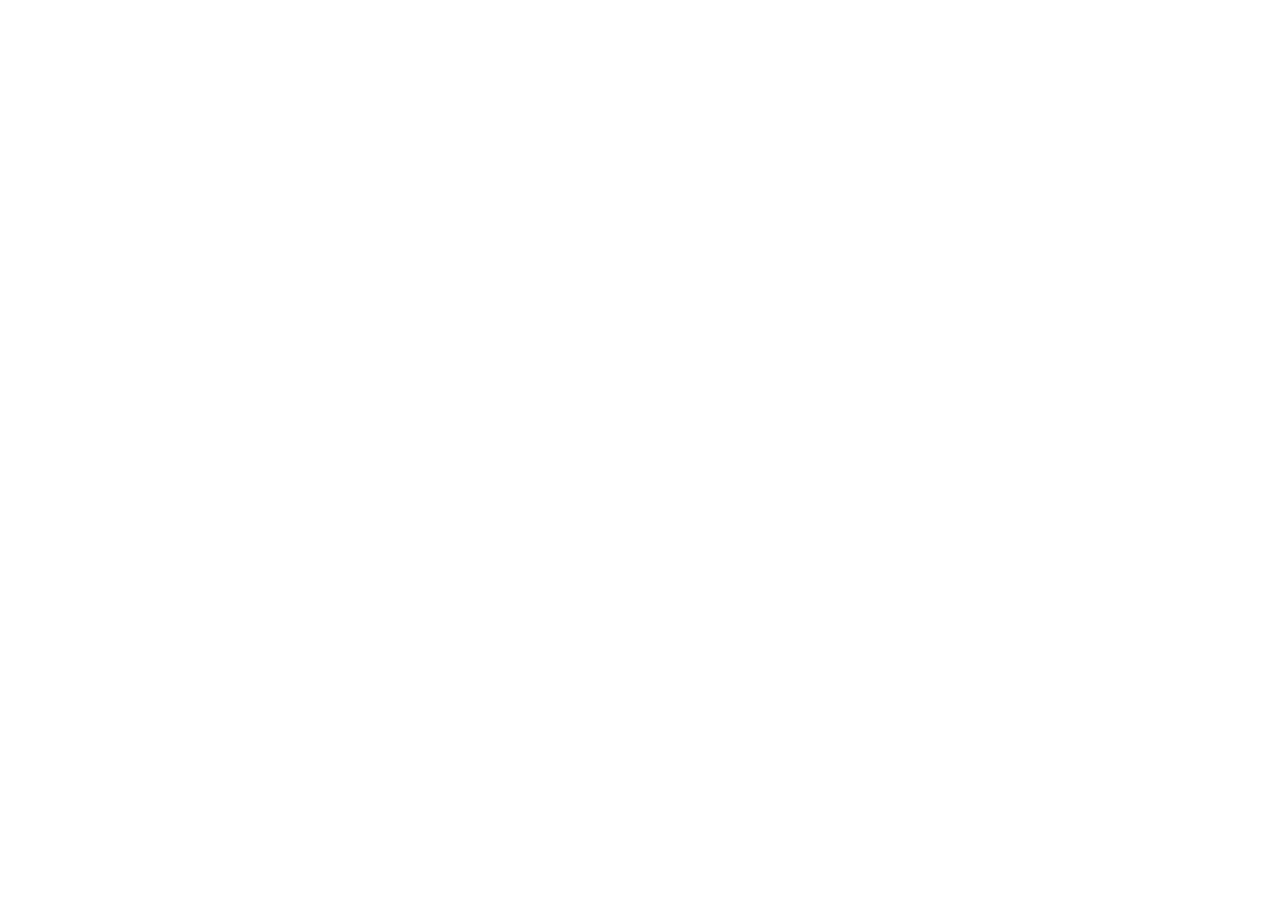
==== index.html @ db79229b "Publish Pilot to Proof demo" ====
<!doctype html>
<html lang="en">
  <head>
    <meta charset="UTF-8" />
    <meta name="viewport" content="width=device-width, initial-scale=1.0" />
    <meta
      name="description"
      content="A local, fictional prototype for designing evidence-producing business experiments."
    />
    <title>Pilot to Proof</title>
    <script type="module" crossorigin src="/pilot-to-proof-builder-demo/assets/index-BzlMsVeC.js"></script>
    <link rel="stylesheet" crossorigin href="/pilot-to-proof-builder-demo/assets/index-DOS_wKOi.css">
  </head>
  <body>
    <div id="root"></div>
  </body>
</html>
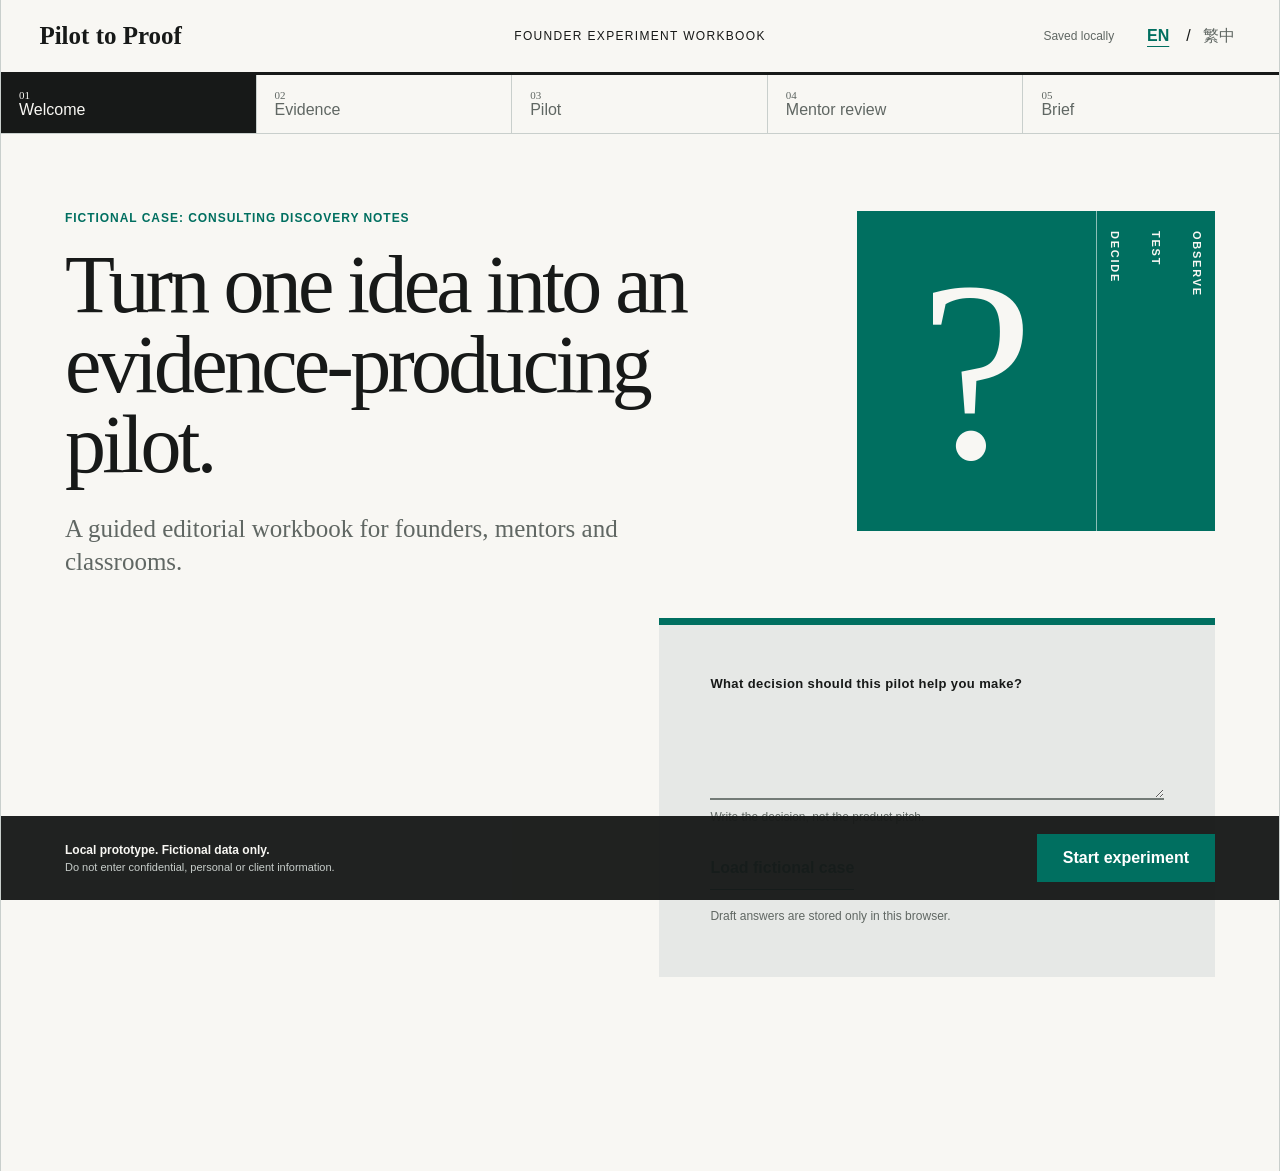
==== commit 40f79e82: "Connect workbook feedback to CRM" ====
--- a/index.html
+++ b/index.html
@@ -8,8 +8,9 @@
       content="A local, fictional prototype for designing evidence-producing business experiments."
     />
     <title>Pilot to Proof</title>
-    <script type="module" crossorigin src="/pilot-to-proof-builder-demo/assets/index-BzlMsVeC.js"></script>
-    <link rel="stylesheet" crossorigin href="/pilot-to-proof-builder-demo/assets/index-DOS_wKOi.css">
+    <script type="module" crossorigin src="./assets/workbook-BQyi2ZL1.js"></script>
+    <link rel="modulepreload" crossorigin href="./assets/jsx-runtime-53reIlNN.js">
+    <link rel="stylesheet" crossorigin href="./assets/workbook-BR46tSsM.css">
   </head>
   <body>
     <div id="root"></div>
--- a/assets/workbook-BR46tSsM.css
+++ b/assets/workbook-BR46tSsM.css
@@ -0,0 +1 @@
+:root{color:#171918;font-synthesis:none;--paper:#f8f7f3;--ink:#171918;--muted:#606763;--line:#c9cfcc;--accent:#006f60;--accent-soft:#d7ebe5;--warning:#9b641d;--error:#8e2626;--serif:"Iowan Old Style", "Palatino Linotype", "Book Antiqua", Palatino, Georgia, "Songti TC", serif;background:#e8eaeb;font-family:Arial,PingFang TC,Noto Sans TC,sans-serif}*{box-sizing:border-box}body{min-width:320px;min-height:100dvh;margin:0}button,input,textarea,select{font:inherit}button{cursor:pointer}button:focus-visible,input:focus-visible,textarea:focus-visible,select:focus-visible{outline-offset:3px;outline:3px solid #006f60}.app{background:var(--paper);border-inline:1px solid var(--line);width:min(1440px,100%);min-height:100dvh;margin:0 auto}.masthead{border-bottom:3px solid var(--ink);grid-template-columns:1fr auto 1fr;align-items:center;gap:24px;min-height:72px;padding:14px clamp(20px,3vw,48px);display:grid}.wordmark{color:var(--ink);font-family:var(--serif);text-align:left;background:0 0;border:0;padding:0;font-size:25px;font-weight:700}.masthead>p{letter-spacing:.11em;text-transform:uppercase;margin:0;font-size:12px}.mast-actions{justify-content:flex-end;align-items:center;gap:22px;display:flex}.save-state{color:var(--muted);font-size:12px}.language{align-items:center;gap:6px;display:flex}.language button{min-width:44px;min-height:44px;color:var(--muted);background:0 0;border:0}.language button.active{color:var(--accent);text-underline-offset:5px;font-weight:800;text-decoration:underline}.contents{border-bottom:1px solid var(--line);grid-template-columns:repeat(5,1fr);display:grid}.contents button{border:0;border-right:1px solid var(--line);min-height:58px;color:var(--muted);text-align:left;background:0 0;padding:10px 18px;transition:background .18s,color .18s}.contents button:last-child{border-right:0}.contents button span{font-family:var(--serif);font-size:11px;display:block}.contents button.current{background:var(--ink);color:var(--paper)}.contents button.complete{color:var(--accent)}.contents button:disabled{cursor:default}main{min-height:calc(100dvh - 216px)}.spread{grid-template-columns:repeat(12,1fr);gap:clamp(20px,3vw,48px);padding:clamp(38px,6vw,88px) clamp(20px,5vw,72px) 110px;animation:.35s both page-in;display:grid}.spread-header{grid-column:1/8}.kicker{color:var(--accent);letter-spacing:.08em;text-transform:uppercase;margin:0 0 20px;font-size:12px;font-weight:800}h1{max-width:850px;font-family:var(--serif);letter-spacing:-.045em;margin:0;font-size:clamp(42px,6.4vw,86px);font-weight:500;line-height:.98}.deck{max-width:46ch;color:var(--muted);font-family:var(--serif);margin:26px 0 0;font-size:clamp(18px,2vw,25px);line-height:1.35}.question-panel{border-top:7px solid var(--accent);background:#e6e8e6;grid-column:7/13;align-self:end;padding:clamp(24px,4vw,52px)}.field{gap:9px;display:grid}.field>span,.decision-set legend{letter-spacing:.03em;font-size:13px;font-weight:800}.field input,.field textarea,.field select{width:100%;min-height:48px;color:var(--ink);resize:vertical;background:0 0;border:0;border-bottom:2px solid #737b77;border-radius:0;padding:13px 0}.field textarea{line-height:1.5}.field small,.local-note{color:var(--muted);font-size:12px;line-height:1.45}.error{color:var(--error);font-size:13px;font-weight:700}.text-action{min-height:44px;color:var(--accent);background:0 0;border:0;border-bottom:1px solid;margin-top:20px;padding:0;font-weight:800}.local-note{margin:18px 0 0}.editorial-figure{background:var(--accent);min-height:320px;color:var(--paper);grid-area:1/9/auto/13;grid-template-columns:2fr 1fr;align-self:start;display:grid}.editorial-figure>span{font-family:var(--serif);text-align:center;align-self:center;font-size:clamp(150px,20vw,280px);line-height:.7}.editorial-figure div{writing-mode:vertical-rl;border-left:1px solid #ffffff8c;flex-direction:column;justify-content:space-between;padding:20px 12px;display:flex}.editorial-figure b{letter-spacing:.16em;font-size:11px}.evidence-viz{border-bottom:2px solid var(--ink);grid-area:1/9/auto/13;grid-template-columns:repeat(4,1fr);align-self:stretch;align-items:end;gap:10px;padding-top:30px;display:grid}.viz-column{flex-direction:column;justify-content:flex-end;min-width:0;height:100%;display:flex}.viz-column strong{font-family:var(--serif);font-size:42px;font-weight:500}.viz-column span{overflow-wrap:anywhere;min-height:38px;font-size:10px}.viz-column i{background:var(--accent);border:1px solid var(--accent);display:block}.viz-column.assumption i{border-color:var(--warning);background:0 0}.viz-column.unknown i{background:repeating-linear-gradient(45deg,#0000 0 4px,#8d9591 4px 6px);border-color:#8d9591}.viz-column.interpretation i{background:#bcd1df;border-color:#527b95}.evidence-form{grid-column:1/6;align-self:start;margin-top:16px}.evidence-form .field+.field{margin-top:24px}.add-button{margin-top:22px}.evidence-list{background:var(--line);border:1px solid var(--line);grid-column:6/13;grid-template-columns:1fr 1fr;gap:1px;margin-top:16px;display:grid}.evidence-list article{background:var(--paper);border-top:5px solid var(--accent);min-height:180px;padding:24px}.evidence-list article.assumption{border-color:var(--warning)}.evidence-list article.unknown{border-color:#737b77;border-top-style:dotted}.evidence-list article.interpretation{border-color:#527b95}.evidence-list article>span{color:var(--muted);text-transform:uppercase;font-size:11px;font-weight:800}.evidence-list article p{font-family:var(--serif);font-size:20px;line-height:1.3}.evidence-list article small{color:var(--muted)}.empty{background:var(--paper);color:var(--muted);grid-column:1/-1;margin:0;padding:38px}.pilot-map{grid-area:1/9/auto/13;align-self:center;align-items:center;display:flex}.pilot-map div{background:var(--accent);width:56px;height:56px;color:var(--paper);font-family:var(--serif);place-items:center;font-size:26px;display:grid}.pilot-map span{background:var(--ink);flex:1;height:2px}.pilot-fields{background:var(--line);border:1px solid var(--line);grid-column:1/13;grid-template-columns:repeat(12,1fr);gap:1px;display:grid}.pilot-field{background:var(--paper);min-height:170px;padding:26px}.pilot-field:nth-child(-n+3){grid-column:span 4}.pilot-field:nth-child(n+4):nth-child(-n+6){background:#e6e8e6;grid-column:span 4}.pilot-field:nth-child(n+7){border-top:5px solid var(--accent);grid-column:span 4}.pilot-field:nth-child(8){border-color:var(--warning)}.pilot-field:nth-child(9){border-color:var(--error)}.wide-error{grid-column:1/13}.mentor blockquote{font-family:var(--serif);grid-area:1/8/auto/13;align-self:center;margin:0;font-size:clamp(22px,3vw,40px);font-style:italic;line-height:1.18}.mentor-form{background:var(--line);border:1px solid var(--line);grid-column:1/8;grid-template-columns:1fr 1fr;gap:1px;display:grid}.mentor-form .field{background:var(--paper);padding:28px}.decision-set{border:0;grid-column:8/13;margin:0;padding:0}.decision-set legend{margin-bottom:14px}.decision-set label{border-top:1px solid var(--line);grid-template-columns:28px 1fr;align-items:center;min-height:74px;padding:14px 18px;display:grid}.decision-set label:last-child{border-bottom:1px solid var(--line)}.decision-set label.selected{background:var(--accent);color:var(--paper)}.decision-set input{width:18px;height:18px;accent-color:var(--accent)}.brief-body{border-top:3px solid var(--ink);grid-column:1/13;grid-template-columns:repeat(12,1fr);gap:32px;padding-top:32px;display:grid}.lead-decision{grid-column:1/9}.lead-decision span,.brief-body h3,.mentor-stamp span{color:var(--muted);letter-spacing:.05em;text-transform:uppercase;font-size:12px;font-weight:800}.lead-decision h2{font-family:var(--serif);margin:12px 0 0;font-size:clamp(28px,4vw,55px);font-weight:500;line-height:1.07}.brief-evidence{grid-column:1/6}.brief-evidence p{border-left:4px solid var(--accent);font-family:var(--serif);padding-left:14px;font-size:18px;line-height:1.4}.brief-evidence b{color:var(--muted);text-transform:uppercase;margin-bottom:6px;font-family:Arial,PingFang TC,sans-serif;font-size:10px;display:block}.brief-pilot{grid-column:6/10}.brief-pilot dl{margin:0}.brief-pilot dl div{margin-bottom:18px}.brief-pilot dt{color:var(--muted);font-size:11px;font-weight:800}.brief-pilot dd{font-family:var(--serif);margin:5px 0 0;line-height:1.35}.mentor-stamp{border:4px double var(--accent);grid-column:10/13;align-self:start;padding:26px}.mentor-stamp strong{font-family:var(--serif);margin-top:14px;font-size:27px;line-height:1.1;display:block}.mentor-stamp p{color:var(--muted);line-height:1.5}.feedback-panel{border-top:7px solid var(--accent);background:#e6e8e6;grid-column:1/13;grid-template-columns:repeat(2,minmax(0,1fr));gap:24px 36px;margin-top:26px;padding:clamp(26px,4vw,52px);display:grid}.feedback-panel header{grid-column:1/-1;max-width:760px}.feedback-panel h2{font-family:var(--serif);margin:0;font-size:clamp(32px,4vw,56px);font-weight:500;line-height:1.04}.feedback-panel header p{max-width:58ch;color:var(--muted);line-height:1.55}.feedback-choice{border:0;margin:0;padding:0}.feedback-choice legend{min-height:42px;font-size:13px;font-weight:800;line-height:1.35}.feedback-choice>div{flex-wrap:wrap;gap:8px;display:flex}.feedback-choice label{border:1px solid var(--line);background:var(--paper);align-items:center;gap:7px;min-height:44px;padding:8px 12px;display:inline-flex}.feedback-choice label.selected{border-color:var(--accent);box-shadow:inset 0 -3px 0 var(--accent)}.feedback-choice input{accent-color:var(--accent)}.feedback-actions{grid-column:1/-1;align-items:center;gap:18px;display:flex}.feedback-actions .text-action{margin-top:0}.crm-consent{grid-column:1/-1;grid-template-columns:24px 1fr;align-items:start;gap:10px;font-size:13px;font-weight:700;line-height:1.45;display:grid}.crm-consent input{width:19px;height:19px;accent-color:var(--accent);margin:1px 0 0}.crm-honeypot{width:1px!important;height:1px!important;position:absolute!important;left:-10000px!important;overflow:hidden!important}.feedback-actions .primary:disabled{cursor:wait;opacity:.65}.feedback-receipt dl{background:var(--line);border:1px solid var(--line);grid-column:1/-1;grid-template-columns:repeat(2,minmax(0,1fr));gap:1px;margin:0;display:grid}.feedback-receipt dl div{background:var(--paper);padding:18px}.feedback-receipt dt{color:var(--muted);font-size:11px;font-weight:800}.feedback-receipt dd{font-family:var(--serif);margin:7px 0 0;font-size:18px}.feedback-receipt>p{margin:0;line-height:1.55}.action-bar{min-height:84px;color:var(--paper);z-index:2;background:#171918f5;justify-content:space-between;align-items:center;gap:24px;padding:12px clamp(20px,5vw,72px);display:flex;position:sticky;bottom:0}.action-bar>div:first-child{gap:4px;display:grid}.action-bar strong{font-size:12px}.action-bar span{color:#c8cecb;font-size:11px}.footer-actions{gap:10px;display:flex}.primary,.secondary{border:2px solid var(--accent);white-space:nowrap;border-radius:0;min-height:48px;padding:0 24px;font-weight:800;transition:transform .15s,background .15s}.primary{background:var(--accent);color:#fff}.secondary{color:var(--accent);background:0 0}.action-bar .secondary{color:var(--paper);border-color:#8d9591}.primary:active,.secondary:active,.text-action:active{transform:translateY(1px)}.reset{min-height:44px;color:var(--muted);background:0 0;border:0;border-bottom:1px solid;margin:24px auto;display:block}.lang-zh h1,.lang-zh .deck,.lang-zh blockquote,.lang-zh .lead-decision h2,.lang-zh .evidence-list article p,.lang-zh .brief-body dd{letter-spacing:.01em;line-height:1.28}@keyframes page-in{0%{opacity:0;transform:translateY(10px)}to{opacity:1;transform:translateY(0)}}@media (prefers-color-scheme:dark){:root{--paper:#181b1a;--ink:#f0f2ef;--muted:#b0b8b4;--line:#454b48;--accent:#64bca7;--accent-soft:#1f5147;--warning:#d2a45e;--error:#ef8b8b;background:#111312}.question-panel,.pilot-field:nth-child(n+4):nth-child(-n+6),.feedback-panel{background:#242826}.field input,.field textarea,.field select{color:var(--ink);border-color:#9ca6a1}.field select option{background:#181b1a}.primary{color:#10201c}}@media (prefers-reduced-motion:reduce){*,:before,:after{scroll-behavior:auto!important;transition-duration:.01ms!important;animation-duration:.01ms!important;animation-iteration-count:1!important}}@media (width<=767px){.masthead{grid-template-columns:1fr auto}.masthead>p,.save-state{display:none}.contents{grid-template-columns:repeat(5,minmax(105px,1fr));overflow-x:auto}.contents button{min-height:54px;padding-inline:12px}.spread{padding:38px 20px 110px;display:block}.spread-header{margin-bottom:38px}h1{font-size:clamp(42px,13vw,64px)}.editorial-figure{min-height:230px;margin:0 0 24px}.editorial-figure>span{font-size:170px}.question-panel,.evidence-form{padding:24px}.evidence-viz{height:230px;margin-bottom:24px}.evidence-list{grid-template-columns:1fr;margin-top:24px}.pilot-map{margin:30px 0}.pilot-fields,.mentor-form,.brief-body{background:0 0;border:0;display:block}.pilot-field,.mentor-form .field{border:1px solid var(--line);margin-bottom:1px}.mentor blockquote{margin:28px 0}.mentor-form .field,.decision-set,.lead-decision,.brief-evidence,.brief-pilot,.mentor-stamp{margin-bottom:28px}.feedback-panel{margin-top:24px;padding:24px;display:block}.feedback-panel .field,.feedback-choice{margin-top:24px}.feedback-actions{flex-wrap:wrap;margin-top:28px}.feedback-receipt dl{margin:24px 0;display:block}.feedback-receipt>p{margin-top:22px}.action-bar{align-items:flex-start}.action-bar>div:first-child span{display:none}.footer-actions{justify-content:flex-end;width:100%}.primary,.secondary{padding-inline:16px}}@media print{body,.app{color:#111;background:#fff}.masthead,.contents,.action-bar,.reset,.feedback-panel{display:none!important}main{min-height:auto}.spread{padding:24px}.brief .spread-header{grid-column:1/13}.brief-body{break-inside:avoid}}
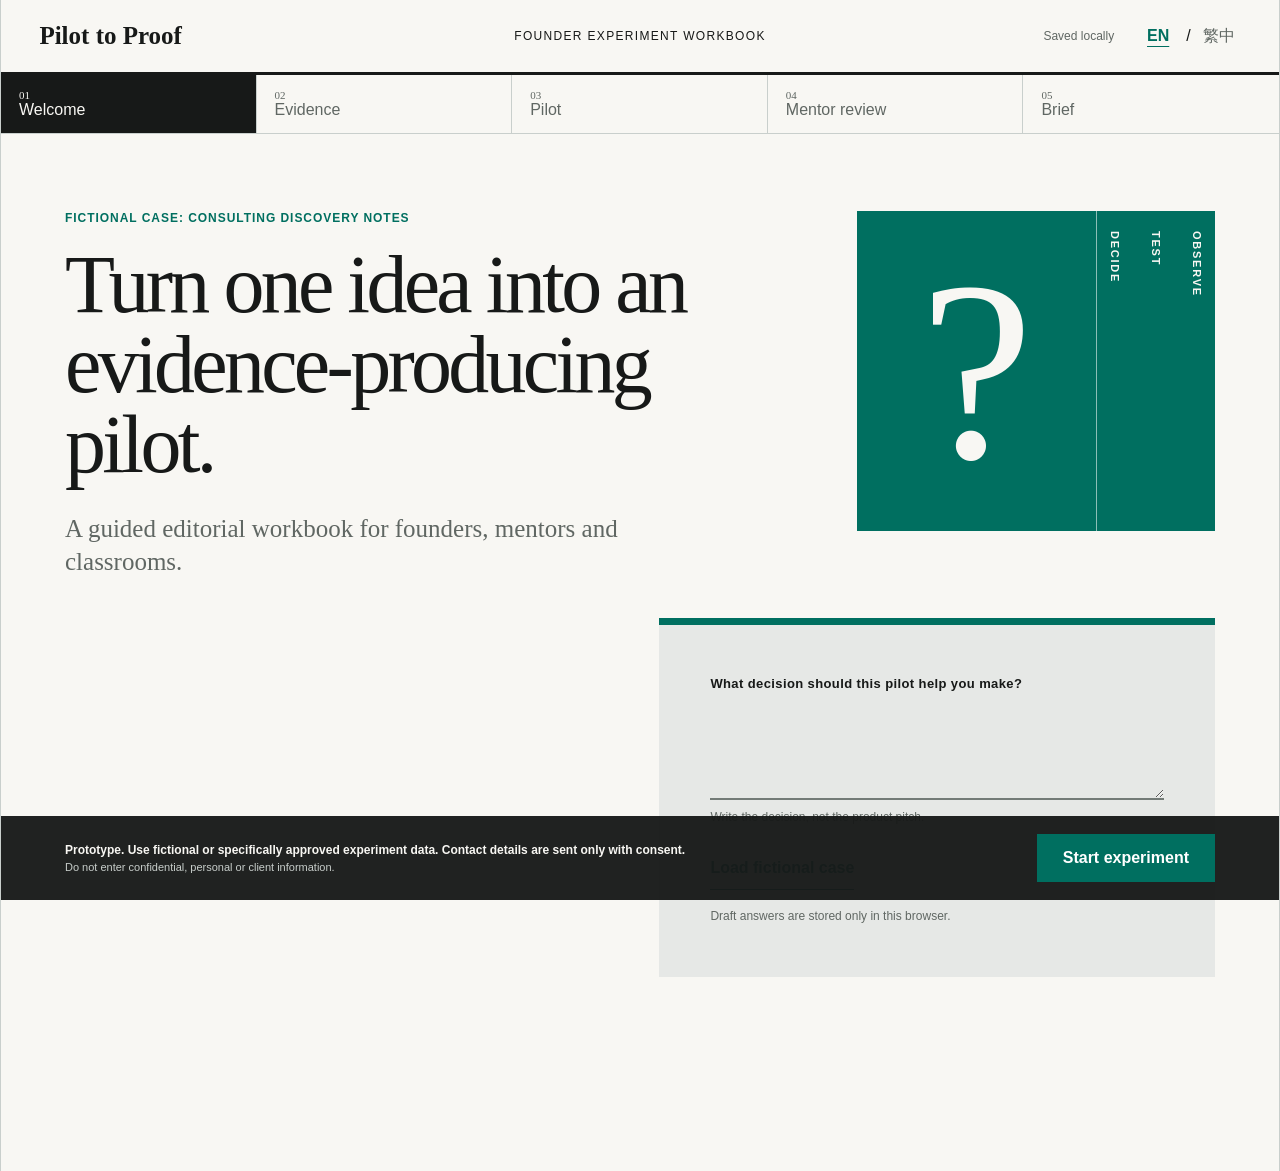
==== commit 00f3f81e: "Clarify consent and approved-data boundary" ====
--- a/index.html
+++ b/index.html
@@ -8,7 +8,7 @@
       content="A local, fictional prototype for designing evidence-producing business experiments."
     />
     <title>Pilot to Proof</title>
-    <script type="module" crossorigin src="./assets/workbook-BQyi2ZL1.js"></script>
+    <script type="module" crossorigin src="./assets/workbook-BkwlcePX.js"></script>
     <link rel="modulepreload" crossorigin href="./assets/jsx-runtime-53reIlNN.js">
     <link rel="stylesheet" crossorigin href="./assets/workbook-BR46tSsM.css">
   </head>
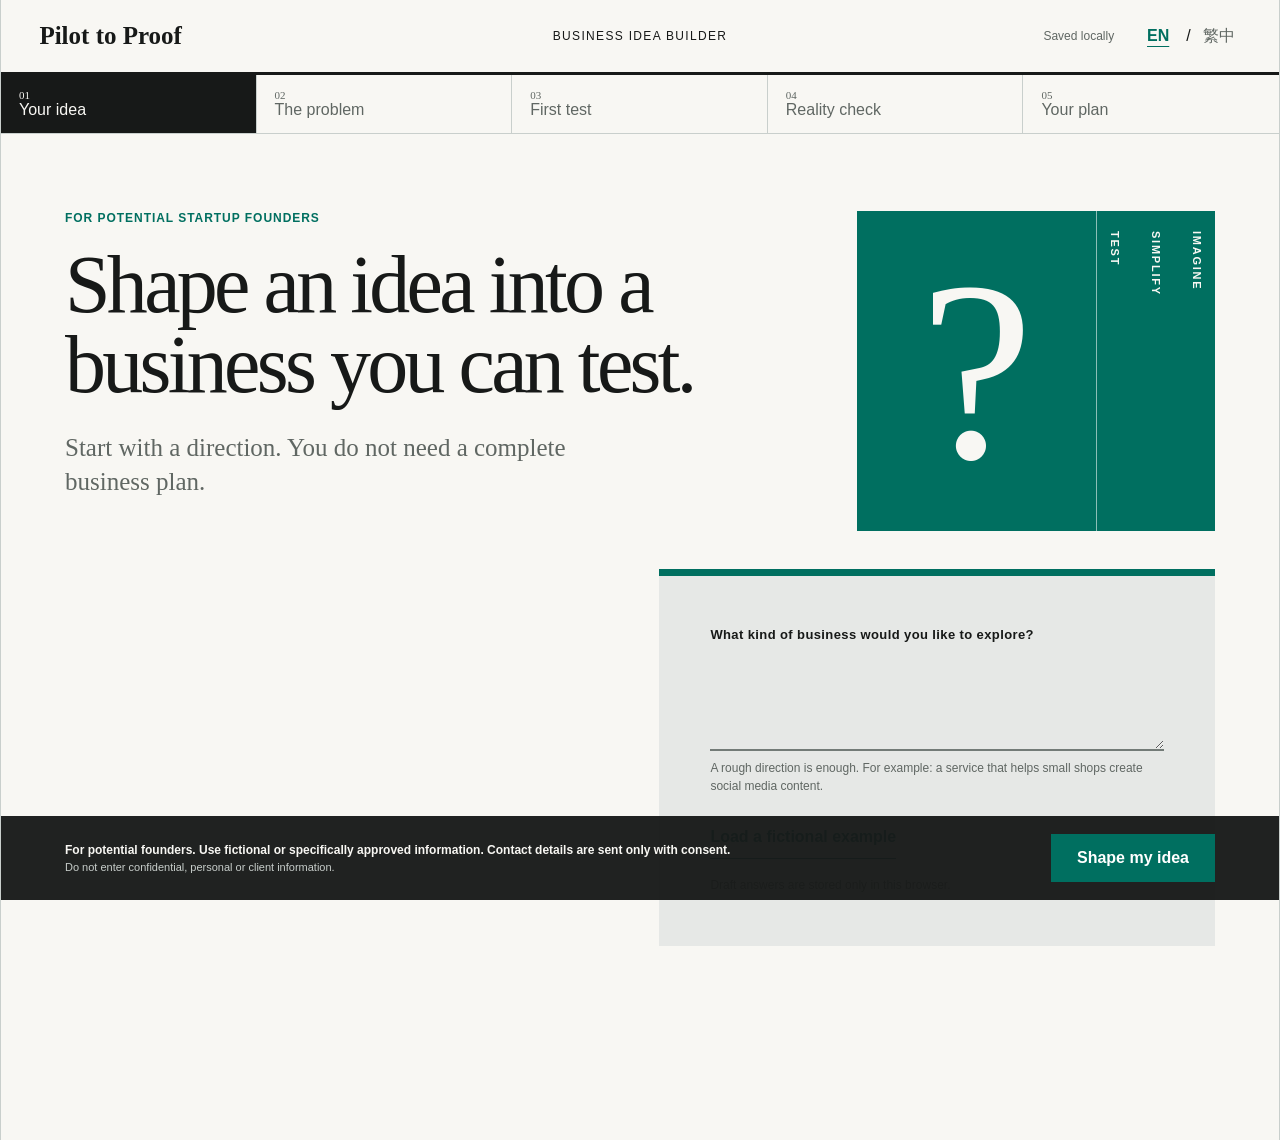
==== commit 5ff9b1aa: "Refocus workbook on potential startup founders" ====
--- a/index.html
+++ b/index.html
@@ -8,7 +8,7 @@
       content="A local, fictional prototype for designing evidence-producing business experiments."
     />
     <title>Pilot to Proof</title>
-    <script type="module" crossorigin src="./assets/workbook-BkwlcePX.js"></script>
+    <script type="module" crossorigin src="./assets/workbook-CkdWoDmW.js"></script>
     <link rel="modulepreload" crossorigin href="./assets/jsx-runtime-53reIlNN.js">
     <link rel="stylesheet" crossorigin href="./assets/workbook-BR46tSsM.css">
   </head>
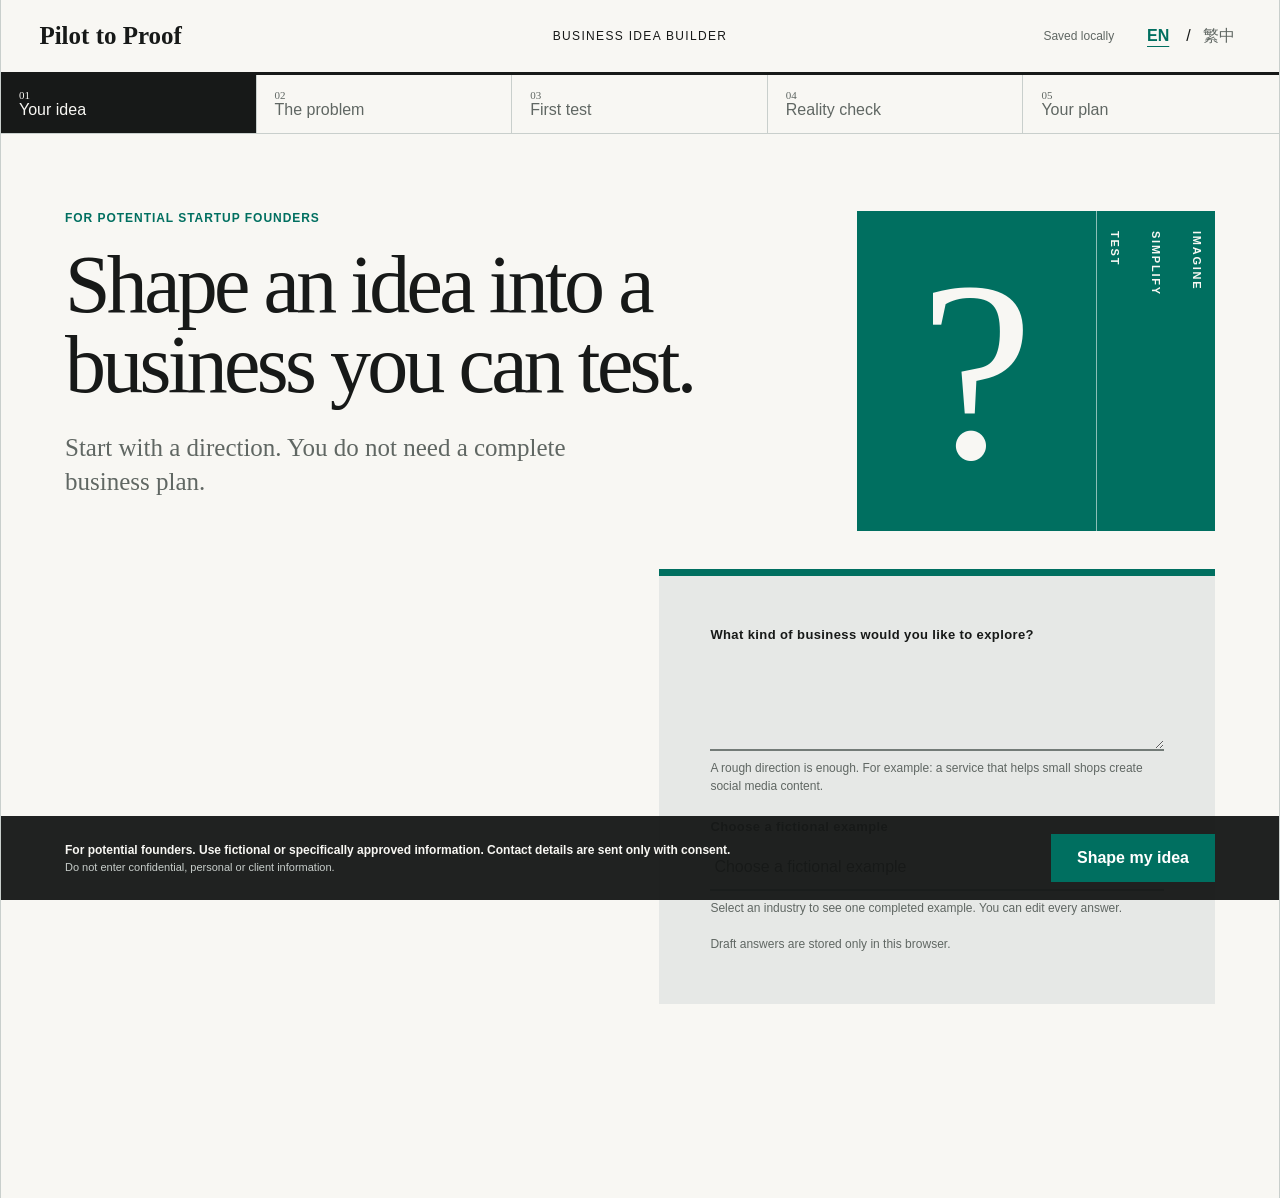
==== commit c2dc745b: "Add bilingual fictional founder examples" ====
--- a/index.html
+++ b/index.html
@@ -8,9 +8,9 @@
       content="A local, fictional prototype for designing evidence-producing business experiments."
     />
     <title>Pilot to Proof</title>
-    <script type="module" crossorigin src="./assets/workbook-CkdWoDmW.js"></script>
+    <script type="module" crossorigin src="./assets/workbook-DFRHNJJ-.js"></script>
     <link rel="modulepreload" crossorigin href="./assets/jsx-runtime-53reIlNN.js">
-    <link rel="stylesheet" crossorigin href="./assets/workbook-BR46tSsM.css">
+    <link rel="stylesheet" crossorigin href="./assets/workbook-Dtvbf8tn.css">
   </head>
   <body>
     <div id="root"></div>
--- a/assets/workbook-Dtvbf8tn.css
+++ b/assets/workbook-Dtvbf8tn.css
@@ -0,0 +1 @@
+:root{color:#171918;font-synthesis:none;--paper:#f8f7f3;--ink:#171918;--muted:#606763;--line:#c9cfcc;--accent:#006f60;--accent-soft:#d7ebe5;--warning:#9b641d;--error:#8e2626;--serif:"Iowan Old Style", "Palatino Linotype", "Book Antiqua", Palatino, Georgia, "Songti TC", serif;background:#e8eaeb;font-family:Arial,PingFang TC,Noto Sans TC,sans-serif}*{box-sizing:border-box}body{min-width:320px;min-height:100dvh;margin:0}button,input,textarea,select{font:inherit}button{cursor:pointer}button:focus-visible,input:focus-visible,textarea:focus-visible,select:focus-visible{outline-offset:3px;outline:3px solid #006f60}.app{background:var(--paper);border-inline:1px solid var(--line);width:min(1440px,100%);min-height:100dvh;margin:0 auto}.masthead{border-bottom:3px solid var(--ink);grid-template-columns:1fr auto 1fr;align-items:center;gap:24px;min-height:72px;padding:14px clamp(20px,3vw,48px);display:grid}.wordmark{color:var(--ink);font-family:var(--serif);text-align:left;background:0 0;border:0;padding:0;font-size:25px;font-weight:700}.masthead>p{letter-spacing:.11em;text-transform:uppercase;margin:0;font-size:12px}.mast-actions{justify-content:flex-end;align-items:center;gap:22px;display:flex}.save-state{color:var(--muted);font-size:12px}.language{align-items:center;gap:6px;display:flex}.language button{min-width:44px;min-height:44px;color:var(--muted);background:0 0;border:0}.language button.active{color:var(--accent);text-underline-offset:5px;font-weight:800;text-decoration:underline}.contents{border-bottom:1px solid var(--line);grid-template-columns:repeat(5,1fr);display:grid}.contents button{border:0;border-right:1px solid var(--line);min-height:58px;color:var(--muted);text-align:left;background:0 0;padding:10px 18px;transition:background .18s,color .18s}.contents button:last-child{border-right:0}.contents button span{font-family:var(--serif);font-size:11px;display:block}.contents button.current{background:var(--ink);color:var(--paper)}.contents button.complete{color:var(--accent)}.contents button:disabled{cursor:default}main{min-height:calc(100dvh - 216px)}.spread{grid-template-columns:repeat(12,1fr);gap:clamp(20px,3vw,48px);padding:clamp(38px,6vw,88px) clamp(20px,5vw,72px) 110px;animation:.35s both page-in;display:grid}.spread-header{grid-column:1/8}.kicker{color:var(--accent);letter-spacing:.08em;text-transform:uppercase;margin:0 0 20px;font-size:12px;font-weight:800}h1{max-width:850px;font-family:var(--serif);letter-spacing:-.045em;margin:0;font-size:clamp(42px,6.4vw,86px);font-weight:500;line-height:.98}.deck{max-width:46ch;color:var(--muted);font-family:var(--serif);margin:26px 0 0;font-size:clamp(18px,2vw,25px);line-height:1.35}.question-panel{border-top:7px solid var(--accent);background:#e6e8e6;grid-column:7/13;align-self:end;padding:clamp(24px,4vw,52px)}.field{gap:9px;display:grid}.field>span,.decision-set legend{letter-spacing:.03em;font-size:13px;font-weight:800}.field input,.field textarea,.field select{width:100%;min-height:48px;color:var(--ink);resize:vertical;background:0 0;border:0;border-bottom:2px solid #737b77;border-radius:0;padding:13px 0}.field textarea{line-height:1.5}.field small,.local-note{color:var(--muted);font-size:12px;line-height:1.45}.error{color:var(--error);font-size:13px;font-weight:700}.text-action{min-height:44px;color:var(--accent);background:0 0;border:0;border-bottom:1px solid;margin-top:20px;padding:0;font-weight:800}.local-note{margin:18px 0 0}.example-picker{margin-top:24px}.editorial-figure{background:var(--accent);min-height:320px;color:var(--paper);grid-area:1/9/auto/13;grid-template-columns:2fr 1fr;align-self:start;display:grid}.editorial-figure>span{font-family:var(--serif);text-align:center;align-self:center;font-size:clamp(150px,20vw,280px);line-height:.7}.editorial-figure div{writing-mode:vertical-rl;border-left:1px solid #ffffff8c;flex-direction:column;justify-content:space-between;padding:20px 12px;display:flex}.editorial-figure b{letter-spacing:.16em;font-size:11px}.evidence-viz{border-bottom:2px solid var(--ink);grid-area:1/9/auto/13;grid-template-columns:repeat(4,1fr);align-self:stretch;align-items:end;gap:10px;padding-top:30px;display:grid}.viz-column{flex-direction:column;justify-content:flex-end;min-width:0;height:100%;display:flex}.viz-column strong{font-family:var(--serif);font-size:42px;font-weight:500}.viz-column span{overflow-wrap:anywhere;min-height:38px;font-size:10px}.viz-column i{background:var(--accent);border:1px solid var(--accent);display:block}.viz-column.assumption i{border-color:var(--warning);background:0 0}.viz-column.unknown i{background:repeating-linear-gradient(45deg,#0000 0 4px,#8d9591 4px 6px);border-color:#8d9591}.viz-column.interpretation i{background:#bcd1df;border-color:#527b95}.evidence-form{grid-column:1/6;align-self:start;margin-top:16px}.evidence-form .field+.field{margin-top:24px}.add-button{margin-top:22px}.evidence-list{background:var(--line);border:1px solid var(--line);grid-column:6/13;grid-template-columns:1fr 1fr;gap:1px;margin-top:16px;display:grid}.evidence-list article{background:var(--paper);border-top:5px solid var(--accent);min-height:180px;padding:24px}.evidence-list article.assumption{border-color:var(--warning)}.evidence-list article.unknown{border-color:#737b77;border-top-style:dotted}.evidence-list article.interpretation{border-color:#527b95}.evidence-list article>span{color:var(--muted);text-transform:uppercase;font-size:11px;font-weight:800}.evidence-list article p{font-family:var(--serif);font-size:20px;line-height:1.3}.evidence-list article small{color:var(--muted)}.empty{background:var(--paper);color:var(--muted);grid-column:1/-1;margin:0;padding:38px}.pilot-map{grid-area:1/9/auto/13;align-self:center;align-items:center;display:flex}.pilot-map div{background:var(--accent);width:56px;height:56px;color:var(--paper);font-family:var(--serif);place-items:center;font-size:26px;display:grid}.pilot-map span{background:var(--ink);flex:1;height:2px}.pilot-fields{background:var(--line);border:1px solid var(--line);grid-column:1/13;grid-template-columns:repeat(12,1fr);gap:1px;display:grid}.pilot-field{background:var(--paper);min-height:170px;padding:26px}.pilot-field:nth-child(-n+3){grid-column:span 4}.pilot-field:nth-child(n+4):nth-child(-n+6){background:#e6e8e6;grid-column:span 4}.pilot-field:nth-child(n+7){border-top:5px solid var(--accent);grid-column:span 4}.pilot-field:nth-child(8){border-color:var(--warning)}.pilot-field:nth-child(9){border-color:var(--error)}.wide-error{grid-column:1/13}.mentor blockquote{font-family:var(--serif);grid-area:1/8/auto/13;align-self:center;margin:0;font-size:clamp(22px,3vw,40px);font-style:italic;line-height:1.18}.mentor-form{background:var(--line);border:1px solid var(--line);grid-column:1/8;grid-template-columns:1fr 1fr;gap:1px;display:grid}.mentor-form .field{background:var(--paper);padding:28px}.decision-set{border:0;grid-column:8/13;margin:0;padding:0}.decision-set legend{margin-bottom:14px}.decision-set label{border-top:1px solid var(--line);grid-template-columns:28px 1fr;align-items:center;min-height:74px;padding:14px 18px;display:grid}.decision-set label:last-child{border-bottom:1px solid var(--line)}.decision-set label.selected{background:var(--accent);color:var(--paper)}.decision-set input{width:18px;height:18px;accent-color:var(--accent)}.brief-body{border-top:3px solid var(--ink);grid-column:1/13;grid-template-columns:repeat(12,1fr);gap:32px;padding-top:32px;display:grid}.lead-decision{grid-column:1/9}.lead-decision span,.brief-body h3,.mentor-stamp span{color:var(--muted);letter-spacing:.05em;text-transform:uppercase;font-size:12px;font-weight:800}.lead-decision h2{font-family:var(--serif);margin:12px 0 0;font-size:clamp(28px,4vw,55px);font-weight:500;line-height:1.07}.brief-evidence{grid-column:1/6}.brief-evidence p{border-left:4px solid var(--accent);font-family:var(--serif);padding-left:14px;font-size:18px;line-height:1.4}.brief-evidence b{color:var(--muted);text-transform:uppercase;margin-bottom:6px;font-family:Arial,PingFang TC,sans-serif;font-size:10px;display:block}.brief-pilot{grid-column:6/10}.brief-pilot dl{margin:0}.brief-pilot dl div{margin-bottom:18px}.brief-pilot dt{color:var(--muted);font-size:11px;font-weight:800}.brief-pilot dd{font-family:var(--serif);margin:5px 0 0;line-height:1.35}.mentor-stamp{border:4px double var(--accent);grid-column:10/13;align-self:start;padding:26px}.mentor-stamp strong{font-family:var(--serif);margin-top:14px;font-size:27px;line-height:1.1;display:block}.mentor-stamp p{color:var(--muted);line-height:1.5}.feedback-panel{border-top:7px solid var(--accent);background:#e6e8e6;grid-column:1/13;grid-template-columns:repeat(2,minmax(0,1fr));gap:24px 36px;margin-top:26px;padding:clamp(26px,4vw,52px);display:grid}.feedback-panel header{grid-column:1/-1;max-width:760px}.feedback-panel h2{font-family:var(--serif);margin:0;font-size:clamp(32px,4vw,56px);font-weight:500;line-height:1.04}.feedback-panel header p{max-width:58ch;color:var(--muted);line-height:1.55}.feedback-choice{border:0;margin:0;padding:0}.feedback-choice legend{min-height:42px;font-size:13px;font-weight:800;line-height:1.35}.feedback-choice>div{flex-wrap:wrap;gap:8px;display:flex}.feedback-choice label{border:1px solid var(--line);background:var(--paper);align-items:center;gap:7px;min-height:44px;padding:8px 12px;display:inline-flex}.feedback-choice label.selected{border-color:var(--accent);box-shadow:inset 0 -3px 0 var(--accent)}.feedback-choice input{accent-color:var(--accent)}.feedback-actions{grid-column:1/-1;align-items:center;gap:18px;display:flex}.feedback-actions .text-action{margin-top:0}.crm-consent{grid-column:1/-1;grid-template-columns:24px 1fr;align-items:start;gap:10px;font-size:13px;font-weight:700;line-height:1.45;display:grid}.crm-consent input{width:19px;height:19px;accent-color:var(--accent);margin:1px 0 0}.crm-honeypot{width:1px!important;height:1px!important;position:absolute!important;left:-10000px!important;overflow:hidden!important}.feedback-actions .primary:disabled{cursor:wait;opacity:.65}.feedback-receipt dl{background:var(--line);border:1px solid var(--line);grid-column:1/-1;grid-template-columns:repeat(2,minmax(0,1fr));gap:1px;margin:0;display:grid}.feedback-receipt dl div{background:var(--paper);padding:18px}.feedback-receipt dt{color:var(--muted);font-size:11px;font-weight:800}.feedback-receipt dd{font-family:var(--serif);margin:7px 0 0;font-size:18px}.feedback-receipt>p{margin:0;line-height:1.55}.action-bar{min-height:84px;color:var(--paper);z-index:2;background:#171918f5;justify-content:space-between;align-items:center;gap:24px;padding:12px clamp(20px,5vw,72px);display:flex;position:sticky;bottom:0}.action-bar>div:first-child{gap:4px;display:grid}.action-bar strong{font-size:12px}.action-bar span{color:#c8cecb;font-size:11px}.footer-actions{gap:10px;display:flex}.primary,.secondary{border:2px solid var(--accent);white-space:nowrap;border-radius:0;min-height:48px;padding:0 24px;font-weight:800;transition:transform .15s,background .15s}.primary{background:var(--accent);color:#fff}.secondary{color:var(--accent);background:0 0}.action-bar .secondary{color:var(--paper);border-color:#8d9591}.primary:active,.secondary:active,.text-action:active{transform:translateY(1px)}.reset{min-height:44px;color:var(--muted);background:0 0;border:0;border-bottom:1px solid;margin:24px auto;display:block}.lang-zh h1,.lang-zh .deck,.lang-zh blockquote,.lang-zh .lead-decision h2,.lang-zh .evidence-list article p,.lang-zh .brief-body dd{letter-spacing:.01em;line-height:1.28}@keyframes page-in{0%{opacity:0;transform:translateY(10px)}to{opacity:1;transform:translateY(0)}}@media (prefers-color-scheme:dark){:root{--paper:#181b1a;--ink:#f0f2ef;--muted:#b0b8b4;--line:#454b48;--accent:#64bca7;--accent-soft:#1f5147;--warning:#d2a45e;--error:#ef8b8b;background:#111312}.question-panel,.pilot-field:nth-child(n+4):nth-child(-n+6),.feedback-panel{background:#242826}.field input,.field textarea,.field select{color:var(--ink);border-color:#9ca6a1}.field select option{background:#181b1a}.primary{color:#10201c}}@media (prefers-reduced-motion:reduce){*,:before,:after{scroll-behavior:auto!important;transition-duration:.01ms!important;animation-duration:.01ms!important;animation-iteration-count:1!important}}@media (width<=767px){.masthead{grid-template-columns:1fr auto}.masthead>p,.save-state{display:none}.contents{grid-template-columns:repeat(5,minmax(105px,1fr));overflow-x:auto}.contents button{min-height:54px;padding-inline:12px}.spread{padding:38px 20px 110px;display:block}.spread-header{margin-bottom:38px}h1{font-size:clamp(42px,13vw,64px)}.editorial-figure{min-height:230px;margin:0 0 24px}.editorial-figure>span{font-size:170px}.question-panel,.evidence-form{padding:24px}.evidence-viz{height:230px;margin-bottom:24px}.evidence-list{grid-template-columns:1fr;margin-top:24px}.pilot-map{margin:30px 0}.pilot-fields,.mentor-form,.brief-body{background:0 0;border:0;display:block}.pilot-field,.mentor-form .field{border:1px solid var(--line);margin-bottom:1px}.mentor blockquote{margin:28px 0}.mentor-form .field,.decision-set,.lead-decision,.brief-evidence,.brief-pilot,.mentor-stamp{margin-bottom:28px}.feedback-panel{margin-top:24px;padding:24px;display:block}.feedback-panel .field,.feedback-choice{margin-top:24px}.feedback-actions{flex-wrap:wrap;margin-top:28px}.feedback-receipt dl{margin:24px 0;display:block}.feedback-receipt>p{margin-top:22px}.action-bar{align-items:flex-start}.action-bar>div:first-child span{display:none}.footer-actions{justify-content:flex-end;width:100%}.primary,.secondary{padding-inline:16px}}@media print{body,.app{color:#111;background:#fff}.masthead,.contents,.action-bar,.reset,.feedback-panel{display:none!important}main{min-height:auto}.spread{padding:24px}.brief .spread-header{grid-column:1/13}.brief-body{break-inside:avoid}}
